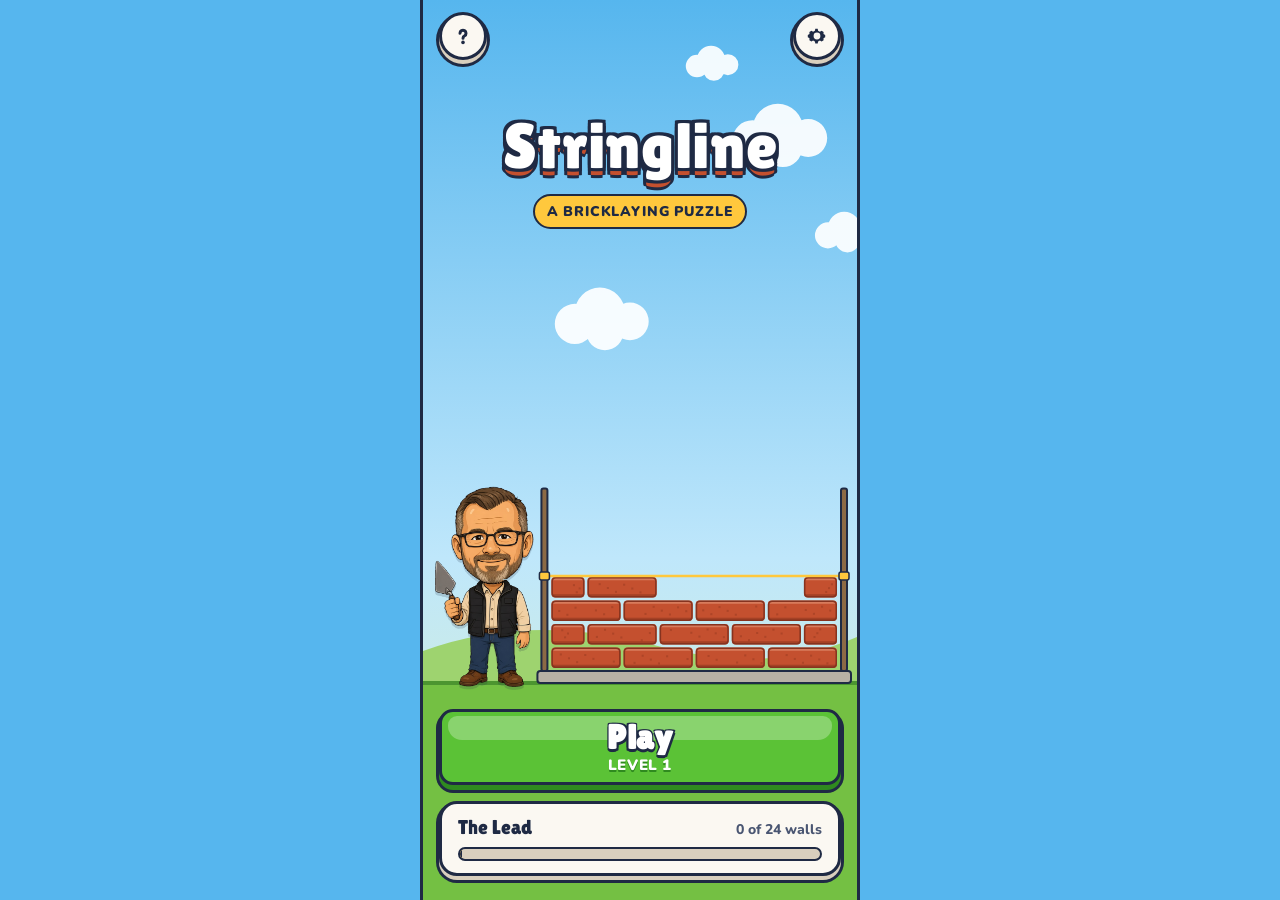
==== index.html @ 38432bdc "Stringline: bricklaying puzzle PWA 24 solver-verified levels, drag and drop rack with Hold, solver-b" ====
<!DOCTYPE html>
<html lang="en">
<head>
  <meta charset="utf-8">
  <meta name="viewport" content="width=device-width, initial-scale=1, viewport-fit=cover, maximum-scale=1, user-scalable=no">
  <meta name="apple-mobile-web-app-capable" content="yes">
  <meta name="mobile-web-app-capable" content="yes">
  <meta name="apple-mobile-web-app-status-bar-style" content="default">
  <meta name="apple-mobile-web-app-title" content="Stringline">
  <meta name="theme-color" content="#56B6EE">
  <meta name="description" content="A bricklaying puzzle. Lay every course in running bond and build the wall.">
  <title>Stringline</title>
  <link rel="manifest" href="./manifest.json">
  <link rel="icon" href="./assets/img/icon.jpg">
  <link rel="apple-touch-icon" href="./assets/img/icon.jpg">
  <link rel="preload" href="./assets/fonts/LilitaOne.ttf" as="font" type="font/ttf" crossorigin>
  <link rel="preload" href="./assets/fonts/Nunito.ttf" as="font" type="font/ttf" crossorigin>
  <link rel="stylesheet" href="./css/app.css?v=21">
</head>
<body>
  <svg width="0" height="0" style="position:absolute" aria-hidden="true">
    <defs>
      <symbol id="i-back" viewBox="0 0 24 24"><path d="M15 4 7 12l8 8" fill="none" stroke="currentColor" stroke-width="3.4" stroke-linecap="round" stroke-linejoin="round"/></symbol>
      <symbol id="i-gear" viewBox="0 0 24 24"><path d="M12 8.6a3.4 3.4 0 1 0 0 6.8 3.4 3.4 0 0 0 0-6.8Zm8.2 4.7-1.7 1 .1 2-2 1.2-1.7-1-1.8 1-.4 2h-2.4l-.4-2-1.8-1-1.7 1-2-1.2.1-2-1.7-1v-2.4l1.7-1-.1-2 2-1.2 1.7 1 1.8-1 .4-2h2.4l.4 2 1.8 1 1.7-1 2 1.2-.1 2 1.7 1Z" fill="currentColor"/></symbol>
      <symbol id="i-help" viewBox="0 0 24 24"><path d="M9 9.2a3 3 0 1 1 4.6 2.6c-1 .6-1.6 1.2-1.6 2.4" fill="none" stroke="currentColor" stroke-width="3" stroke-linecap="round"/><circle cx="12" cy="18.4" r="1.8" fill="currentColor"/></symbol>
      <symbol id="i-undo" viewBox="0 0 24 24"><path d="M8 5 4 9l4 4" fill="none" stroke="currentColor" stroke-width="3" stroke-linecap="round" stroke-linejoin="round"/><path d="M5 9h9a5 5 0 0 1 0 10h-4" fill="none" stroke="currentColor" stroke-width="3" stroke-linecap="round"/></symbol>
      <symbol id="i-restart" viewBox="0 0 24 24"><path d="M19 12a7 7 0 1 1-2.2-5.1" fill="none" stroke="currentColor" stroke-width="3" stroke-linecap="round"/><path d="M18 3v5h-5" fill="none" stroke="currentColor" stroke-width="3" stroke-linecap="round" stroke-linejoin="round"/></symbol>
      <symbol id="i-map" viewBox="0 0 24 24"><path d="M4 6.5 9 4l6 2.5L20 4v13.5L15 20l-6-2.5L4 20Z" fill="none" stroke="currentColor" stroke-width="2.6" stroke-linejoin="round"/><path d="M9 4v13.5M15 6.5V20" stroke="currentColor" stroke-width="2.6"/></symbol>
      <symbol id="i-play" viewBox="0 0 24 24"><path d="M8 5.5v13a1 1 0 0 0 1.5.9l10-6.5a1 1 0 0 0 0-1.7l-10-6.5A1 1 0 0 0 8 5.5Z" fill="currentColor"/></symbol>
      <symbol id="i-star" viewBox="0 0 24 24"><path d="m12 2.6 2.8 6 6.5.7-4.9 4.4 1.4 6.4L12 16.8l-5.8 3.3 1.4-6.4-4.9-4.4 6.5-.7Z"/></symbol>
      <symbol id="i-lock" viewBox="0 0 24 24"><rect x="5" y="10.5" width="14" height="10" rx="2.5" fill="currentColor"/><path d="M8 10.5V8a4 4 0 0 1 8 0v2.5" fill="none" stroke="currentColor" stroke-width="2.8"/></symbol>
      <symbol id="i-bulb" viewBox="0 0 24 24"><path d="M12 3a6 6 0 0 0-3.6 10.8c.7.5 1.1 1.3 1.1 2.2h5c0-.9.4-1.7 1.1-2.2A6 6 0 0 0 12 3Z" fill="currentColor"/><rect x="9.5" y="17.5" width="5" height="3.2" rx="1.2" fill="currentColor"/></symbol>
      <symbol id="i-next" viewBox="0 0 24 24"><path d="m9 4 8 8-8 8" fill="none" stroke="currentColor" stroke-width="3.4" stroke-linecap="round" stroke-linejoin="round"/></symbol>
    </defs>
  </svg>

  <div id="phone">

    <!-- HOME -->
    <section id="view-home" class="view on" data-view="home">
      <canvas id="scene" aria-hidden="true"></canvas>
      <button type="button" class="home-donnie" id="home-donnie" aria-label="Donnie, the mason">
        <div class="bobble" id="home-bob"><img class="bob-body" src="./assets/img/donnie-body.png" alt="" draggable="false"><img class="bob-head" src="./assets/img/donnie-head.png" alt="" draggable="false"></div>
      </button>
      <header class="home-top">
        <button type="button" class="round-btn" id="btn-how" aria-label="How to play"><svg><use href="#i-help"/></svg></button>
        <button type="button" class="round-btn" id="btn-settings" aria-label="Settings"><svg><use href="#i-gear"/></svg></button>
      </header>
      <div class="logo">
        <h1 class="logo-word">Stringline</h1>
        <p class="logo-sub">A bricklaying puzzle</p>
      </div>
      <div class="home-bottom">
        <button type="button" class="btn btn-go btn-xl" id="btn-play">
          <span class="btn-main">Play</span>
          <span class="btn-sub" id="play-level">Level 1</span>
        </button>
        <div class="progress" id="home-progress">
          <div class="progress-label">
            <span id="home-chapter">The Lead</span>
            <span id="home-count">0 of 24 walls</span>
          </div>
          <div class="progress-track"><i id="home-bar"></i></div>
        </div>
      </div>
    </section>

    <!-- MAP -->
    <section id="view-map" class="view" data-view="map">
      <header class="bar">
        <button type="button" class="round-btn" data-back="home" aria-label="Back"><svg><use href="#i-back"/></svg></button>
        <h2 class="bar-title">Job Map</h2>
        <div class="star-pill"><svg><use href="#i-star"/></svg><span id="map-stars">0</span></div>
      </header>
      <div class="map-scroll" id="map-scroll">
        <div class="map-canvas" id="map-canvas"></div>
      </div>
    </section>

    <!-- PLAY -->
    <section id="view-play" class="view" data-view="play">
      <header class="bar play-bar">
        <div class="bar-side">
          <button type="button" class="round-btn" id="btn-map-back" aria-label="Back to map"><svg><use href="#i-back"/></svg></button>
        </div>
        <div class="play-title">
          <h2 class="bar-title" id="play-name">First Course</h2>
          <div class="play-meta">
            <span id="play-level-label">Level 1</span>
            <span class="meter" id="star-meter" aria-label="Stars you will earn"></span>
          </div>
        </div>
        <div class="bar-side right">
          <button type="button" class="round-btn small" id="btn-undo" aria-label="Undo"><svg><use href="#i-undo"/></svg></button>
          <button type="button" class="round-btn small" id="btn-retry" aria-label="Restart wall"><svg><use href="#i-restart"/></svg></button>
        </div>
      </header>

      <div class="coach">
        <div class="coach-donnie" role="img" aria-label="Donnie, the mason">
          <div class="bobble" id="coach-bob"><img class="bob-body" src="./assets/img/donnie-body.png" alt="" draggable="false"><img class="bob-head" src="./assets/img/donnie-head.png" alt="" draggable="false"></div>
        </div>
        <div class="bubble">
          <p id="tip">Keep the line.</p>
        </div>
        <button type="button" class="btn btn-gold hint-btn" id="btn-hint">
          <svg><use href="#i-bulb"/></svg><span>Hint</span>
        </button>
      </div>

      <div class="stage" id="stage">
        <div class="stage-pill"><i></i><span id="bricks-left">0 bricks left</span></div>
        <canvas id="wall"></canvas>
      </div>

      <div class="rack" id="rack">
        <div class="slot hold" id="slot-hold" data-from="hold">
          <span class="slot-label">Hold</span>
          <div class="slot-body" id="hold-body"></div>
        </div>
        <div class="slot next" id="slot-next" data-from="queue">
          <span class="slot-label">Next</span>
          <div class="slot-body" id="next-body"></div>
        </div>
        <div class="slot later">
          <span class="slot-label" id="later-label">Then</span>
          <div class="slot-body later-body" id="later-body"></div>
        </div>
      </div>

      <div class="sheet" id="sheet" hidden>
        <div class="panel">
          <p class="ribbon" id="sheet-ribbon">Wall done</p>
          <div class="big-stars" id="sheet-stars"></div>
          <h3 class="panel-title" id="sheet-title">On the line</h3>
          <p class="panel-text" id="sheet-text">No undos. No hints.</p>
          <button type="button" class="btn btn-go btn-lg" id="sheet-primary">Next level</button>
          <div class="panel-row">
            <button type="button" class="btn btn-steel btn-md" id="sheet-retry"><svg><use href="#i-restart"/></svg><span>Replay</span></button>
            <button type="button" class="btn btn-steel btn-md" id="sheet-map"><svg><use href="#i-map"/></svg><span>Map</span></button>
          </div>
        </div>
      </div>
    </section>

    <!-- HOW TO PLAY -->
    <section id="view-how" class="view" data-view="how">
      <header class="bar">
        <button type="button" class="round-btn" data-back="home" aria-label="Back"><svg><use href="#i-back"/></svg></button>
        <h2 class="bar-title">How to Play</h2>
        <span class="bar-gap"></span>
      </header>
      <div class="page">
        <section class="lesson">
          <svg class="lesson-art" viewBox="0 0 120 56" aria-hidden="true">
            <rect x="4" y="40" width="112" height="12" rx="2" class="art-ground"/>
            <rect x="8" y="26" width="34" height="12" rx="2" class="art-brick"/>
            <rect x="44" y="26" width="34" height="12" rx="2" class="art-brick"/>
            <rect x="80" y="26" width="32" height="12" rx="2" class="art-seat"/>
            <rect x="74" y="4" width="34" height="12" rx="2" class="art-brick"/>
            <path d="M92 18v4" class="art-arrow"/>
          </svg>
          <div>
            <h3>Drag bricks onto the wall</h3>
            <p>Pull the Next brick from the rack. It snaps into the nearest seat that works. You can also tap a seat.</p>
          </div>
        </section>
        <section class="lesson">
          <svg class="lesson-art" viewBox="0 0 120 56" aria-hidden="true">
            <rect x="8" y="30" width="34" height="12" rx="2" class="art-brick"/>
            <rect x="44" y="30" width="34" height="12" rx="2" class="art-brick"/>
            <rect x="80" y="30" width="32" height="12" rx="2" class="art-brick"/>
            <rect x="8" y="16" width="16" height="12" rx="2" class="art-brick"/>
            <rect x="26" y="16" width="34" height="12" rx="2" class="art-brick"/>
            <rect x="62" y="16" width="34" height="12" rx="2" class="art-brick"/>
            <rect x="98" y="16" width="14" height="12" rx="2" class="art-brick"/>
            <path d="M43 14v30M79 14v30" class="art-ok"/>
          </svg>
          <div>
            <h3>Keep joints apart</h3>
            <p>A joint is the gap between two bricks. It must never sit right on a joint in the course below. Half bricks at the ends make this work.</p>
          </div>
        </section>
        <section class="lesson">
          <svg class="lesson-art" viewBox="0 0 120 56" aria-hidden="true">
            <rect x="8" y="38" width="104" height="12" rx="2" class="art-brick"/>
            <rect x="8" y="24" width="30" height="12" rx="2" class="art-brick"/>
            <rect x="40" y="24" width="40" height="12" rx="2" class="art-hole"/>
            <rect x="82" y="24" width="30" height="12" rx="2" class="art-brick"/>
            <rect x="24" y="10" width="72" height="12" rx="2" class="art-gold"/>
          </svg>
          <div>
            <h3>Leave the openings</h3>
            <p>Dark gaps are windows and doors. Build both sides first, then cross the top with a brick long enough to rest on each side.</p>
          </div>
        </section>
        <section class="lesson">
          <svg class="lesson-art" viewBox="0 0 120 56" aria-hidden="true">
            <rect x="8" y="12" width="40" height="32" rx="6" class="art-slot"/>
            <rect x="15" y="25" width="26" height="10" rx="2" class="art-brick"/>
            <rect x="56" y="12" width="56" height="32" rx="6" class="art-slot gold"/>
            <rect x="66" y="25" width="36" height="10" rx="2" class="art-brick"/>
          </svg>
          <div>
            <h3>Park one brick in Hold</h3>
            <p>If a brick shows up too early, drag it to Hold and use it later. Hold keeps one brick.</p>
          </div>
        </section>
        <section class="lesson stars-lesson">
          <div class="lesson-stars"><svg><use href="#i-star"/></svg><svg><use href="#i-star"/></svg><svg><use href="#i-star"/></svg></div>
          <div>
            <h3>Earn three stars</h3>
            <p>Finish with no undos and no hints. One or two slips earns two stars. Any finished wall earns one.</p>
          </div>
        </section>
      </div>
    </section>

    <!-- SETTINGS -->
    <section id="view-settings" class="view" data-view="settings">
      <header class="bar">
        <button type="button" class="round-btn" data-back="home" aria-label="Back"><svg><use href="#i-back"/></svg></button>
        <h2 class="bar-title">Settings</h2>
        <span class="bar-gap"></span>
      </header>
      <div class="page fit">
        <div class="list">
          <label class="row">
            <span>Sound</span>
            <span class="toggle"><input type="checkbox" id="set-sfx" checked><span class="track" aria-hidden="true"><span class="knob"></span></span></span>
          </label>
          <label class="row">
            <span>Vibration</span>
            <span class="toggle"><input type="checkbox" id="set-haptics" checked><span class="track" aria-hidden="true"><span class="knob"></span></span></span>
          </label>
        </div>
        <p class="fine">Progress is saved on this device. To play full screen on iPhone, tap Share, then Add to Home Screen.</p>
        <button type="button" class="btn btn-plain btn-md" id="btn-reset">Reset progress</button>
      </div>
    </section>

    <div id="drag" aria-hidden="true"></div>
    <div id="toast" aria-live="polite"></div>
  </div>

  <script src="./js/levels.js?v=21"></script>
  <script src="./js/audio.js?v=21"></script>
  <script src="./js/engine.js?v=21"></script>
  <script src="./js/app.js?v=21"></script>
</body>
</html>
---- css/app.css ----
@font-face {
  font-family: "Lilita One";
  src: url("../assets/fonts/LilitaOne.ttf") format("truetype");
  font-weight: 400;
  font-display: block;
}

@font-face {
  font-family: Nunito;
  src: url("../assets/fonts/Nunito.ttf") format("truetype");
  font-weight: 200 1000;
  font-display: swap;
}

:root {
  --ink: #1F2A44;
  --ink-soft: #4A5672;
  --sky-hi: #56B6EE;
  --sky-lo: #BFE7FB;
  --grass: #74C043;
  --grass-dk: #4C9530;
  --brick: #C4502F;
  --brick-dk: #86331F;
  --mortar: #F3EEE4;
  --mortar-dk: #D9CFBE;
  --line: #FFC83D;
  --line-dk: #C98A0B;
  --go: #5BC236;
  --go-dk: #2F8A1F;
  --steel: #3C8EE0;
  --steel-dk: #215E9E;
  --stone: #A9B2BF;
  --stone-dk: #7D8797;
  --paper: #FBF8F2;

  --display: "Lilita One", "Arial Rounded MT Bold", sans-serif;
  --text: Nunito, "Avenir Next", "Segoe UI", sans-serif;

  --s1: 4px;
  --s2: 8px;
  --s3: 12px;
  --s4: 16px;
  --s5: 24px;
  --s6: 32px;
  --s7: 48px;

  --r-btn: 14px;
  --r-panel: 18px;
  --edge: 3px solid var(--ink);
  --ease: cubic-bezier(0.2, 0.8, 0.2, 1);

  --safe-t: env(safe-area-inset-top, 0px);
  --safe-b: env(safe-area-inset-bottom, 0px);
}

* { box-sizing: border-box; }

html, body {
  margin: 0;
  height: 100%;
  background: var(--sky-hi);
  color: var(--ink);
  font-family: var(--text);
  font-weight: 700;
  font-size: 16px;
  -webkit-font-smoothing: antialiased;
  -webkit-tap-highlight-color: transparent;
  -webkit-user-select: none;
  user-select: none;
  overscroll-behavior: none;
}

button {
  font: inherit;
  color: inherit;
  background: none;
  border: 0;
  padding: 0;
  margin: 0;
  cursor: pointer;
  touch-action: manipulation;
}

svg { display: block; }
h1, h2, h3, p { margin: 0; }

#phone {
  position: relative;
  width: 100%;
  max-width: 440px;
  height: 100dvh;
  margin: 0 auto;
  overflow: hidden;
  background: linear-gradient(180deg, var(--sky-hi) 0%, var(--sky-lo) 62%, #DDF2C8 100%);
}

/* ---------- Views ---------- */

.view {
  position: absolute;
  inset: 0;
  display: flex;
  flex-direction: column;
  padding: calc(var(--safe-t) + var(--s3)) var(--s4) calc(var(--safe-b) + var(--s4));
  opacity: 0;
  visibility: hidden;
  transition: opacity 0.22s var(--ease), visibility 0s linear 0.22s;
}

.view.on {
  opacity: 1;
  visibility: visible;
  transition: opacity 0.22s var(--ease), visibility 0s;
  z-index: 2;
}

/* ---------- Game text ---------- */

.outlined {
  color: #fff;
  text-shadow:
    -1.5px -1.5px 0 var(--ink), 1.5px -1.5px 0 var(--ink),
    -1.5px 1.5px 0 var(--ink), 1.5px 1.5px 0 var(--ink),
    0 3px 0 var(--ink);
}

/* ---------- Buttons ---------- */

.btn {
  position: relative;
  display: inline-flex;
  align-items: center;
  justify-content: center;
  gap: var(--s2);
  border: var(--edge);
  border-radius: var(--r-btn);
  font-family: var(--display);
  letter-spacing: 0.02em;
  color: #fff;
  text-shadow:
    -1.5px -1.5px 0 var(--ink), 1.5px -1.5px 0 var(--ink),
    -1.5px 1.5px 0 var(--ink), 1.5px 1.5px 0 var(--ink),
    0 2.5px 0 var(--ink);
  transition: transform 0.08s ease-out, box-shadow 0.08s ease-out, filter 0.15s;
}

.btn::before {
  content: "";
  position: absolute;
  left: 6px;
  right: 6px;
  top: 4px;
  height: 34%;
  border-radius: 9px 9px 14px 14px;
  background: rgba(255, 255, 255, 0.28);
  pointer-events: none;
}

.btn:active { transform: translateY(4px); }
.btn svg { width: 22px; height: 22px; filter: drop-shadow(0 2px 0 var(--ink)); }
.btn > * { position: relative; }

.btn-go { background: var(--go); box-shadow: 0 5px 0 var(--go-dk), 0 5px 0 3px var(--ink); }
.btn-go:active { box-shadow: 0 1px 0 var(--go-dk), 0 1px 0 3px var(--ink); }
.btn-gold { background: var(--line); box-shadow: 0 4px 0 var(--line-dk), 0 4px 0 3px var(--ink); }
.btn-gold:active { box-shadow: 0 0 0 var(--line-dk), 0 0 0 3px var(--ink); }
.btn-steel { background: var(--steel); box-shadow: 0 4px 0 var(--steel-dk), 0 4px 0 3px var(--ink); }
.btn-steel:active { box-shadow: 0 0 0 var(--steel-dk), 0 0 0 3px var(--ink); }
.btn-plain {
  background: var(--paper);
  color: var(--ink);
  text-shadow: none;
  box-shadow: 0 4px 0 var(--mortar-dk), 0 4px 0 3px var(--ink);
}
.btn-plain::before { display: none; }

.btn-xl { width: 100%; min-height: 76px; flex-direction: column; gap: 0; }
.btn-lg { width: 100%; min-height: 60px; font-size: 24px; }
.btn-md { min-height: 50px; padding: 0 var(--s4); font-size: 19px; }

.btn-main { font-size: 34px; line-height: 1; }
.btn-sub {
  font-family: var(--text);
  font-weight: 900;
  font-size: 15px;
  line-height: 1.2;
  letter-spacing: 0.04em;
  text-transform: uppercase;
  margin-top: 2px;
  text-shadow: 0 1.5px 0 var(--go-dk);
}

.round-btn {
  display: grid;
  place-items: center;
  width: 48px;
  height: 48px;
  flex: none;
  border-radius: 50%;
  border: var(--edge);
  background: var(--paper);
  color: var(--ink);
  box-shadow: 0 4px 0 var(--mortar-dk), 0 4px 0 3px var(--ink);
  transition: transform 0.08s ease-out, box-shadow 0.08s ease-out, opacity 0.15s;
}
.round-btn svg { width: 24px; height: 24px; }
.round-btn:active { transform: translateY(4px); box-shadow: 0 0 0 var(--mortar-dk), 0 0 0 3px var(--ink); }
.round-btn.small { width: 44px; height: 44px; }
.round-btn.small svg { width: 21px; height: 21px; }
.round-btn:disabled { opacity: 0.45; pointer-events: none; }

/* ---------- Bars ---------- */

.bar {
  display: grid;
  grid-template-columns: 48px minmax(0, 1fr) auto;
  align-items: center;
  gap: var(--s3);
  min-height: 56px;
  margin-bottom: var(--s3);
  flex: none;
}

.bar-title {
  font-family: var(--display);
  font-weight: 400;
  font-size: 28px;
  line-height: 1.05;
  text-align: center;
  white-space: nowrap;
  overflow: hidden;
  text-overflow: ellipsis;
  padding-bottom: 3px;
  color: #fff;
  text-shadow:
    -1.5px -1.5px 0 var(--ink), 1.5px -1.5px 0 var(--ink),
    -1.5px 1.5px 0 var(--ink), 1.5px 1.5px 0 var(--ink),
    0 3px 0 var(--ink);
}

.bar-gap { width: 48px; }

.star-pill {
  display: flex;
  align-items: center;
  gap: 6px;
  height: 40px;
  min-width: 48px;
  padding: 0 var(--s3) 0 var(--s2);
  border: var(--edge);
  border-radius: 999px;
  background: var(--paper);
  font-family: var(--display);
  font-size: 20px;
  line-height: 1;
}
.star-pill svg { width: 24px; height: 24px; fill: var(--line); stroke: var(--ink); stroke-width: 1.6; }

/* ---------- Home ---------- */

#view-home { padding-bottom: calc(var(--safe-b) + var(--s5)); }

#scene {
  position: absolute;
  inset: 0;
  width: 100%;
  height: 100%;
  z-index: 0;
}

.home-top {
  position: relative;
  z-index: 1;
  display: flex;
  justify-content: space-between;
}

.logo {
  position: relative;
  z-index: 1;
  margin-top: 6dvh;
  text-align: center;
}

.logo-word {
  font-family: var(--display);
  font-weight: 400;
  font-size: clamp(50px, 15.5vw, 64px);
  line-height: 1;
  letter-spacing: 0.01em;
  color: #fff;
  text-shadow:
    -3px -3px 0 var(--ink), 3px -3px 0 var(--ink),
    -3px 3px 0 var(--ink), 3px 3px 0 var(--ink),
    0 -3px 0 var(--ink), 0 3px 0 var(--ink), -3px 0 0 var(--ink), 3px 0 0 var(--ink),
    0 7px 0 var(--brick), 3px 7px 0 var(--ink), -3px 7px 0 var(--ink), 0 10px 0 var(--ink);
}

.logo-sub {
  display: inline-block;
  margin-top: var(--s4);
  padding: 6px var(--s3);
  border: 2px solid var(--ink);
  border-radius: 999px;
  background: var(--line);
  font-weight: 900;
  font-size: 14px;
  letter-spacing: 0.06em;
  text-transform: uppercase;
}

.home-bottom {
  position: relative;
  z-index: 1;
  margin-top: auto;
  display: grid;
  gap: var(--s4);
}

.progress {
  padding: var(--s3) var(--s4);
  border: var(--edge);
  border-radius: var(--r-panel);
  background: var(--paper);
  box-shadow: 0 4px 0 var(--mortar-dk), 0 4px 0 3px var(--ink);
}

.progress-label {
  display: flex;
  justify-content: space-between;
  align-items: baseline;
  margin-bottom: var(--s2);
}

#home-chapter { font-family: var(--display); font-weight: 400; font-size: 20px; }
#home-count { font-size: 14px; color: var(--ink-soft); font-weight: 800; }

.progress-track {
  height: 14px;
  border: 2px solid var(--ink);
  border-radius: 999px;
  background: var(--mortar-dk);
  overflow: hidden;
}

.progress-track i {
  display: block;
  height: 100%;
  width: 0;
  background: var(--line);
  border-right: 2px solid var(--ink);
  box-shadow: inset 0 3px 0 rgba(255, 255, 255, 0.45);
  transition: width 0.5s var(--ease);
}

/* ---------- Map ---------- */

#view-map { padding-left: 0; padding-right: 0; padding-bottom: 0; }
#view-map .bar { padding: 0 var(--s4); }

.map-scroll {
  position: relative;
  flex: 1;
  min-height: 0;
  overflow-y: auto;
  overflow-x: hidden;
  -webkit-overflow-scrolling: touch;
  border-top: var(--edge);
}

.map-canvas { position: relative; width: 100%; }

.map-band { position: absolute; left: 0; right: 0; }

.map-road { position: absolute; left: 0; top: 0; pointer-events: none; }

.node {
  position: absolute;
  width: 64px;
  height: 64px;
  margin: -32px 0 0 -32px;
  border-radius: 50%;
  border: var(--edge);
  display: grid;
  place-items: center;
  font-family: var(--display);
  font-size: 26px;
  line-height: 1;
  color: #fff;
  text-shadow:
    -1.5px -1.5px 0 var(--ink), 1.5px -1.5px 0 var(--ink),
    -1.5px 1.5px 0 var(--ink), 1.5px 1.5px 0 var(--ink),
    0 2.5px 0 var(--ink);
  z-index: 3;
  transition: transform 0.08s ease-out, box-shadow 0.08s ease-out;
}

.node::before {
  content: "";
  position: absolute;
  inset: 4px 8px auto;
  height: 30%;
  border-radius: 50% 50% 40% 40%;
  background: rgba(255, 255, 255, 0.3);
}

.node span { position: relative; padding-bottom: 2px; }

.node.done { background: var(--brick); box-shadow: 0 5px 0 var(--brick-dk), 0 5px 0 3px var(--ink); }
.node.current {
  width: 76px;
  height: 76px;
  margin: -38px 0 0 -38px;
  font-size: 32px;
  background: var(--line);
  box-shadow: 0 6px 0 var(--line-dk), 0 6px 0 3px var(--ink);
}
.node.locked {
  background: var(--stone);
  color: var(--paper);
  text-shadow: none;
  box-shadow: 0 5px 0 var(--stone-dk), 0 5px 0 3px var(--ink);
}
.node.locked svg { width: 26px; height: 26px; color: var(--paper); position: relative; }
.node:not(.locked):active { transform: translateY(4px); box-shadow: 0 1px 0 var(--brick-dk), 0 1px 0 3px var(--ink); }

.node.current::after {
  content: "";
  position: absolute;
  inset: -12px;
  border-radius: 50%;
  border: 4px solid #fff;
  opacity: 0;
  animation: ring 1.8s ease-out infinite;
}

@keyframes ring {
  0% { transform: scale(0.85); opacity: 0.9; }
  100% { transform: scale(1.25); opacity: 0; }
}

.node-stars {
  position: absolute;
  z-index: 4;
  display: flex;
  gap: 1px;
  transform: translate(-50%, 0);
  padding: 2px 5px;
  border: 2px solid var(--ink);
  border-radius: 999px;
  background: var(--paper);
}
.node-stars svg { width: 16px; height: 16px; fill: var(--mortar-dk); stroke: var(--ink); stroke-width: 1.8; }
.node-stars svg.on { fill: var(--line); }

.sign {
  position: absolute;
  z-index: 5;
  left: 50%;
  transform: translate(-50%, -50%);
  min-width: 220px;
  padding: var(--s2) var(--s5) 10px;
  border: var(--edge);
  border-radius: var(--r-panel);
  background: var(--paper);
  box-shadow: 0 5px 0 var(--mortar-dk), 0 5px 0 3px var(--ink);
  text-align: center;
}

.sign.finish.done { background: var(--line); box-shadow: 0 5px 0 var(--line-dk), 0 5px 0 3px var(--ink); }

.sign-kicker {
  font-size: 13px;
  font-weight: 900;
  letter-spacing: 0.08em;
  text-transform: uppercase;
  color: var(--ink-soft);
}

.sign-name { font-family: var(--display); font-weight: 400; font-size: 26px; line-height: 1.1; }
.sign-blurb { font-size: 14px; color: var(--ink-soft); margin-top: 2px; }

/* ---------- Play ---------- */

#view-play { padding-bottom: calc(var(--safe-b) + var(--s3)); }

.play-bar { grid-template-columns: 1fr auto 1fr; margin-bottom: var(--s2); }
.bar-side { display: flex; gap: var(--s2); }
.bar-side.right { justify-content: flex-end; }

.play-title { min-width: 0; max-width: 190px; text-align: center; }
.play-title .bar-title { font-size: 25px; }

.play-meta {
  display: flex;
  align-items: center;
  justify-content: center;
  gap: var(--s2);
  margin-top: 2px;
  font-size: 13px;
  font-weight: 900;
  letter-spacing: 0.06em;
  text-transform: uppercase;
  color: var(--ink);
}

.meter { display: flex; gap: 1px; }
.meter svg { width: 16px; height: 16px; fill: var(--line); stroke: var(--ink); stroke-width: 1.8; transition: fill 0.2s; }
.meter svg.off { fill: var(--mortar-dk); }

.stage { position: relative; flex: 1; min-height: 0; margin: 0 calc(-1 * var(--s4)); }

.stage-pill {
  position: absolute;
  top: var(--s2);
  left: 50%;
  z-index: 2;
  transform: translateX(-50%);
  display: flex;
  align-items: center;
  gap: 6px;
  padding: 4px var(--s3) 5px;
  border: 2px solid var(--ink);
  border-radius: 999px;
  background: rgba(251, 248, 242, 0.92);
  font-size: 14px;
  font-weight: 900;
  white-space: nowrap;
  pointer-events: none;
}
.stage-pill i { width: 18px; height: 9px; border: 1.5px solid var(--brick-dk); border-radius: 2px; background: var(--brick); }

#wall {
  position: absolute;
  inset: 0;
  width: 100%;
  height: 100%;
  touch-action: none;
}

.coach {
  position: relative;
  display: grid;
  grid-template-columns: 72px minmax(0, 1fr) auto;
  align-items: end;
  gap: var(--s2);
  margin-top: var(--s1);
  flex: none;
}

.coach-donnie {
  position: relative;
  height: 144px;
  display: flex;
  justify-content: center;
  align-items: flex-end;
}

.coach-donnie .bobble { height: 100%; }

/* Bobblehead: body and head are two layers of the same art. The head swings from the chin. */
.bobble {
  position: relative;
  aspect-ratio: 360 / 717;
  filter: drop-shadow(0 3px 0 rgba(31, 42, 68, 0.18));
}
.bobble img {
  position: absolute;
  inset: 0;
  width: 100%;
  height: 100%;
  pointer-events: none;
  -webkit-user-drag: none;
}
.bob-head { transform-origin: 56.7% 48.3%; will-change: transform; }

.home-donnie {
  position: absolute;
  z-index: 1;
  left: var(--s3);
  top: 0;
  display: none;
  cursor: pointer;
}
.home-donnie.on { display: block; }
.home-donnie .bobble { height: 100%; }

.bubble {
  position: relative;
  align-self: stretch;
  display: flex;
  align-items: center;
  min-height: 80px;
  margin-bottom: 4px;
  padding: var(--s3) var(--s3);
  border: var(--edge);
  border-radius: var(--r-panel);
  background: var(--paper);
  box-shadow: 0 4px 0 var(--mortar-dk), 0 4px 0 3px var(--ink);
}

.bubble::before,
.bubble::after {
  content: "";
  position: absolute;
  left: -14px;
  bottom: 22px;
  border-style: solid;
  border-color: transparent;
}
.bubble::before { border-width: 10px 14px 10px 0; border-right-color: var(--ink); }
.bubble::after { left: -9px; bottom: 25px; border-width: 7px 10px 7px 0; border-right-color: var(--paper); }

.bubble p {
  font-size: 15px;
  font-weight: 800;
  line-height: 1.35;
  text-wrap: pretty;
}

.bubble.flash { animation: flash 0.5s var(--ease); }
@keyframes flash { 0% { background: #FFF3C4; } 100% { background: var(--paper); } }

.hint-btn {
  flex-direction: column;
  gap: 0;
  width: 64px;
  height: 72px;
  margin-bottom: 8px;
  font-size: 17px;
}
.hint-btn svg { width: 24px; height: 24px; }

.rack {
  position: relative;
  display: grid;
  grid-template-columns: 86px minmax(0, 1fr) 96px;
  gap: var(--s2);
  margin-top: var(--s3);
  flex: none;
}

.rack::before {
  content: "";
  position: absolute;
  z-index: -1;
  left: calc(-1 * var(--s4));
  right: calc(-1 * var(--s4));
  top: calc(-1 * var(--s3));
  bottom: calc(-1 * (var(--safe-b) + var(--s3)) - 40px);
  background: var(--grass);
}

.slot {
  position: relative;
  height: 92px;
  border: var(--edge);
  border-radius: var(--r-panel);
  background: var(--paper);
  box-shadow: 0 4px 0 var(--mortar-dk), 0 4px 0 3px var(--ink);
  touch-action: none;
}

.slot.hold { background: #E6EEF7; box-shadow: 0 4px 0 #B9C7D8, 0 4px 0 3px var(--ink); }
.slot.next { background: #FFF6D6; box-shadow: 0 4px 0 var(--line-dk), 0 4px 0 3px var(--ink); }
.slot.later { background: rgba(251, 248, 242, 0.75); box-shadow: 0 4px 0 var(--mortar-dk), 0 4px 0 3px var(--ink); }

.slot.selected { outline: 4px solid var(--line); outline-offset: 2px; }
.slot.drop-ok { outline: 4px dashed var(--go); outline-offset: 2px; }
.slot.pulse { animation: slotPulse 0.9s ease-in-out 3; }
.round-btn.pulse { animation: btnPulse 0.9s ease-in-out 3; }
@keyframes btnPulse { 50% { background: var(--line); transform: scale(1.12); } }
@keyframes slotPulse { 50% { outline: 5px solid var(--line); outline-offset: 4px; } }

.slot-label {
  position: absolute;
  top: 6px;
  left: 0;
  right: 0;
  text-align: center;
  font-size: 12px;
  font-weight: 900;
  letter-spacing: 0.08em;
  text-transform: uppercase;
  color: var(--ink-soft);
}

.slot-body {
  position: absolute;
  inset: 24px 6px 8px;
  display: grid;
  place-items: center;
}

.later-body {
  display: flex;
  flex-direction: column;
  justify-content: center;
  align-items: center;
  gap: 5px;
}

.slot-empty { font-size: 13px; color: var(--stone-dk); font-weight: 800; }

.brick {
  display: block;
  border: 2px solid var(--brick-dk);
  border-radius: 4px;
  background: var(--brick);
  box-shadow: inset 0 3px 0 rgba(255, 210, 180, 0.4), inset 0 -3px 0 rgba(90, 25, 10, 0.3);
}

.slot .brick { cursor: grab; }
.slot .brick.lifted { opacity: 0.25; }

#drag {
  position: absolute;
  left: 0;
  top: 0;
  z-index: 50;
  pointer-events: none;
  display: none;
  border: 2px solid var(--brick-dk);
  border-radius: 4px;
  background: var(--brick);
  box-shadow: inset 0 3px 0 rgba(255, 210, 180, 0.4), inset 0 -3px 0 rgba(90, 25, 10, 0.3), 0 10px 14px rgba(31, 42, 68, 0.35);
  transition: opacity 0.1s;
}
#drag.on { display: block; }
#drag.snapped { opacity: 0; }
#drag.back { transition: transform 0.18s var(--ease), opacity 0.18s; }

/* ---------- Sheet (win / stuck) ---------- */

.sheet {
  position: absolute;
  inset: 0;
  z-index: 20;
  display: grid;
  place-items: center;
  padding: var(--s4);
  background: rgba(31, 42, 68, 0.55);
  animation: fade 0.2s var(--ease);
}
.sheet[hidden] { display: none; }

@keyframes fade { from { opacity: 0; } }

.panel {
  position: relative;
  width: 100%;
  max-width: 340px;
  padding: var(--s7) var(--s5) var(--s5);
  border: var(--edge);
  border-radius: 22px;
  background: var(--paper);
  box-shadow: 0 6px 0 var(--mortar-dk), 0 6px 0 3px var(--ink);
  text-align: center;
  animation: rise 0.28s var(--ease);
}

@keyframes rise { from { transform: translateY(24px); opacity: 0; } }

.ribbon {
  position: absolute;
  left: 50%;
  top: 0;
  transform: translate(-50%, -50%);
  min-width: 240px;
  padding: 10px var(--s5) 12px;
  border: var(--edge);
  border-radius: var(--r-btn);
  background: var(--brick);
  box-shadow: 0 5px 0 var(--brick-dk), 0 5px 0 3px var(--ink);
  font-family: var(--display);
  font-size: 30px;
  line-height: 1;
  color: #fff;
  white-space: nowrap;
  text-shadow:
    -1.5px -1.5px 0 var(--ink), 1.5px -1.5px 0 var(--ink),
    -1.5px 1.5px 0 var(--ink), 1.5px 1.5px 0 var(--ink),
    0 3px 0 var(--ink);
}
.ribbon.stuck { background: var(--steel); box-shadow: 0 5px 0 var(--steel-dk), 0 5px 0 3px var(--ink); }

.big-stars {
  display: flex;
  justify-content: center;
  align-items: flex-end;
  gap: var(--s2);
  margin-bottom: var(--s4);
}
.big-stars svg { width: 64px; height: 64px; fill: var(--mortar-dk); stroke: var(--ink); stroke-width: 1.4; stroke-linejoin: round; }
.big-stars svg:nth-child(2) { width: 80px; height: 80px; }
.big-stars svg.on { fill: var(--line); animation: pop 0.35s var(--ease) both; }
.big-stars svg.on:nth-child(2) { animation-delay: 0.15s; }
.big-stars svg.on:nth-child(3) { animation-delay: 0.3s; }
.big-stars:empty { display: none; }

@keyframes pop { from { transform: scale(0.3); opacity: 0; } 70% { transform: scale(1.12); } }

.panel-title { font-family: var(--display); font-weight: 400; font-size: 32px; line-height: 1.1; }
.panel-text { margin: var(--s2) 0 var(--s5); font-size: 16px; color: var(--ink-soft); line-height: 1.4; }

.panel-row { display: grid; grid-template-columns: 1fr 1fr; gap: var(--s3); margin-top: var(--s4); }

/* ---------- Pages (how, settings) ---------- */

.page {
  flex: 1;
  min-height: 0;
  overflow-y: auto;
  padding: var(--s4);
  border: var(--edge);
  border-radius: var(--r-panel);
  background: var(--paper);
  box-shadow: 0 5px 0 var(--mortar-dk), 0 5px 0 3px var(--ink);
  margin-bottom: 5px;
}

.lesson {
  display: grid;
  grid-template-columns: 96px minmax(0, 1fr);
  gap: var(--s4);
  align-items: center;
  padding: var(--s4) 0;
}
.lesson + .lesson { border-top: 2px dashed var(--mortar-dk); }
.lesson:first-child { padding-top: var(--s1); }
.lesson:last-child { padding-bottom: var(--s1); }
.lesson h3 { text-wrap: balance; font-family: var(--display); font-weight: 400; font-size: 21px; line-height: 1.15; margin-bottom: var(--s1); }
.lesson p { font-size: 15px; line-height: 1.45; color: var(--ink-soft); text-wrap: pretty; }

.lesson-art { width: 96px; height: auto; }
.art-brick { fill: var(--brick); stroke: var(--brick-dk); stroke-width: 2; }
.art-seat { fill: none; stroke: var(--line-dk); stroke-width: 2; stroke-dasharray: 4 3; }
.art-ground { fill: var(--grass); stroke: var(--grass-dk); stroke-width: 2; }
.art-hole { fill: #2B3A5C; stroke: var(--ink); stroke-width: 2; }
.art-gold { fill: var(--line); stroke: var(--line-dk); stroke-width: 2; }
.art-ok { stroke: var(--go); stroke-width: 3; stroke-dasharray: 3 3; fill: none; }
.art-arrow { stroke: var(--ink); stroke-width: 3; stroke-linecap: round; }
.art-slot { fill: #E6EEF7; stroke: var(--ink); stroke-width: 2.5; }
.art-slot.gold { fill: #FFF6D6; }

.lesson-stars { display: flex; justify-content: center; gap: 2px; }
.lesson-stars svg { width: 34px; height: 34px; fill: var(--line); stroke: var(--ink); stroke-width: 1.6; }

.list { display: grid; }
.row {
  display: flex;
  align-items: center;
  justify-content: space-between;
  min-height: 60px;
  font-size: 18px;
  font-weight: 800;
}
.row + .row { border-top: 2px dashed var(--mortar-dk); }

.toggle { position: relative; flex: none; }
.toggle input {
  position: absolute;
  inset: 0;
  width: 100%;
  height: 100%;
  margin: 0;
  opacity: 0;
  cursor: pointer;
}
.track {
  display: flex;
  align-items: center;
  width: 64px;
  height: 36px;
  padding: 3px;
  border: var(--edge);
  border-radius: 999px;
  background: var(--stone);
  box-shadow: inset 0 3px 0 rgba(31, 42, 68, 0.18);
  transition: background 0.18s;
}
.knob {
  width: 24px;
  height: 24px;
  border: 2px solid var(--ink);
  border-radius: 50%;
  background: #fff;
  box-shadow: inset 0 -3px 0 var(--mortar-dk);
  transition: transform 0.18s var(--ease);
}
.toggle input:checked + .track { background: var(--go); }
.toggle input:checked + .track .knob { transform: translateX(28px); }
.toggle input:focus-visible + .track { outline: 3px solid var(--steel); outline-offset: 2px; }

.page.fit { flex: none; }
.fine { margin: var(--s4) 0 var(--s5); font-size: 15px; line-height: 1.5; color: var(--ink-soft); }
#btn-reset { width: 100%; }

/* ---------- Toast ---------- */

#toast {
  position: absolute;
  left: 50%;
  top: calc(var(--safe-t) + 76px);
  z-index: 60;
  transform: translate(-50%, -12px);
  padding: var(--s2) var(--s4);
  border: var(--edge);
  border-radius: 999px;
  background: var(--line);
  font-family: var(--display);
  font-size: 20px;
  white-space: nowrap;
  opacity: 0;
  pointer-events: none;
  transition: opacity 0.2s, transform 0.2s var(--ease);
}
#toast.on { opacity: 1; transform: translate(-50%, 0); }

@media (max-height: 700px) {
  .coach-donnie { height: 116px; }
  .coach { grid-template-columns: 60px minmax(0, 1fr) auto; }
  .bubble { min-height: 68px; padding: var(--s2) var(--s3); }
  .bubble p { font-size: 14px; }
  .hint-btn { height: 62px; width: 58px; }
  .slot { height: 80px; }
  .logo { margin-top: 3dvh; }
}

@media (min-width: 720px) {
  #phone { border-left: var(--edge); border-right: var(--edge); }
}

@media (prefers-reduced-motion: reduce) {
  *, *::before, *::after { animation-duration: 0.01ms !important; transition-duration: 0.01ms !important; }
}
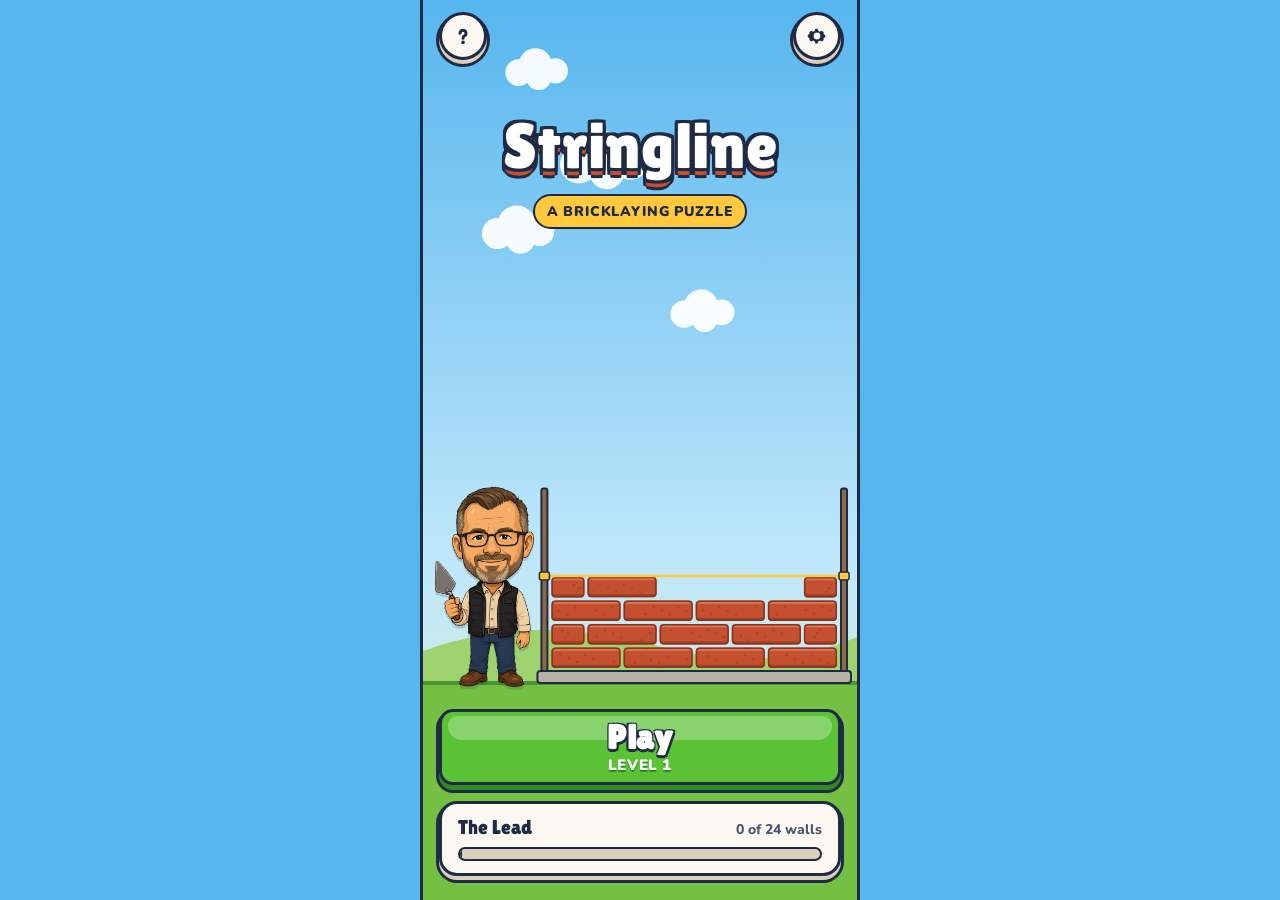
==== commit 45dbea81: "New app icon and favicon App icon: Donnie peeking over a running-bond brick wall with the yellow str" ====
--- a/index.html
+++ b/index.html
@@ -11,8 +11,9 @@
   <meta name="description" content="A bricklaying puzzle. Lay every course in running bond and build the wall.">
   <title>Stringline</title>
   <link rel="manifest" href="./manifest.json">
-  <link rel="icon" href="./assets/img/icon.jpg">
-  <link rel="apple-touch-icon" href="./assets/img/icon.jpg">
+  <link rel="icon" href="./assets/img/favicon.svg" type="image/svg+xml">
+  <link rel="icon" href="./assets/img/favicon-32.png" sizes="32x32" type="image/png">
+  <link rel="apple-touch-icon" href="./assets/img/apple-touch-icon.png">
   <link rel="preload" href="./assets/fonts/LilitaOne.ttf" as="font" type="font/ttf" crossorigin>
   <link rel="preload" href="./assets/fonts/Nunito.ttf" as="font" type="font/ttf" crossorigin>
   <link rel="stylesheet" href="./css/app.css?v=21">
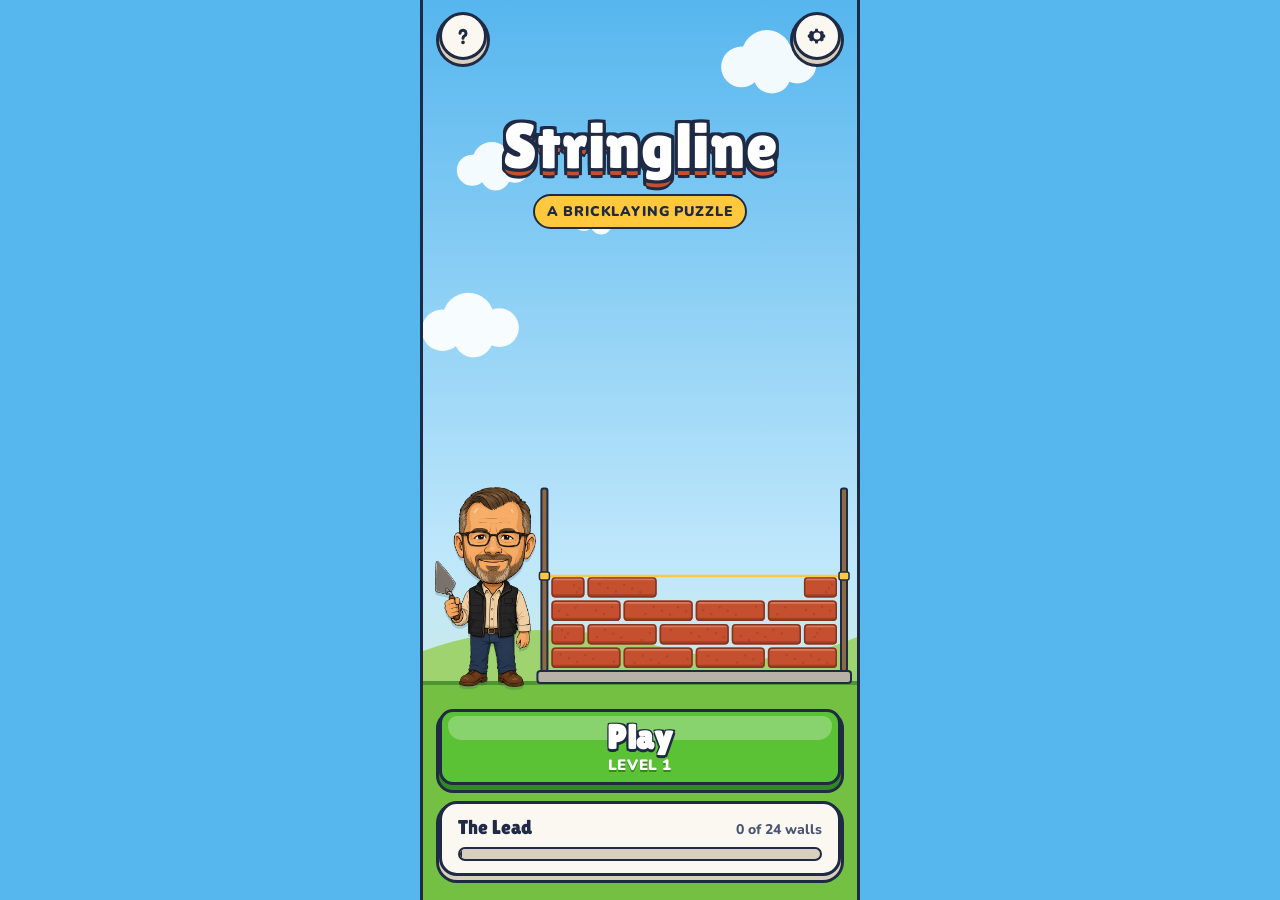
==== commit 2d34fb04: "Professional app icon: running bond wall and stringline Replace the face icon with a mark built from" ====
--- a/index.html
+++ b/index.html
@@ -13,6 +13,7 @@
   <link rel="manifest" href="./manifest.json">
   <link rel="icon" href="./assets/img/favicon.svg" type="image/svg+xml">
   <link rel="icon" href="./assets/img/favicon-32.png" sizes="32x32" type="image/png">
+  <link rel="icon" href="./assets/img/favicon-48.png" sizes="48x48" type="image/png">
   <link rel="apple-touch-icon" href="./assets/img/apple-touch-icon.png">
   <link rel="preload" href="./assets/fonts/LilitaOne.ttf" as="font" type="font/ttf" crossorigin>
   <link rel="preload" href="./assets/fonts/Nunito.ttf" as="font" type="font/ttf" crossorigin>
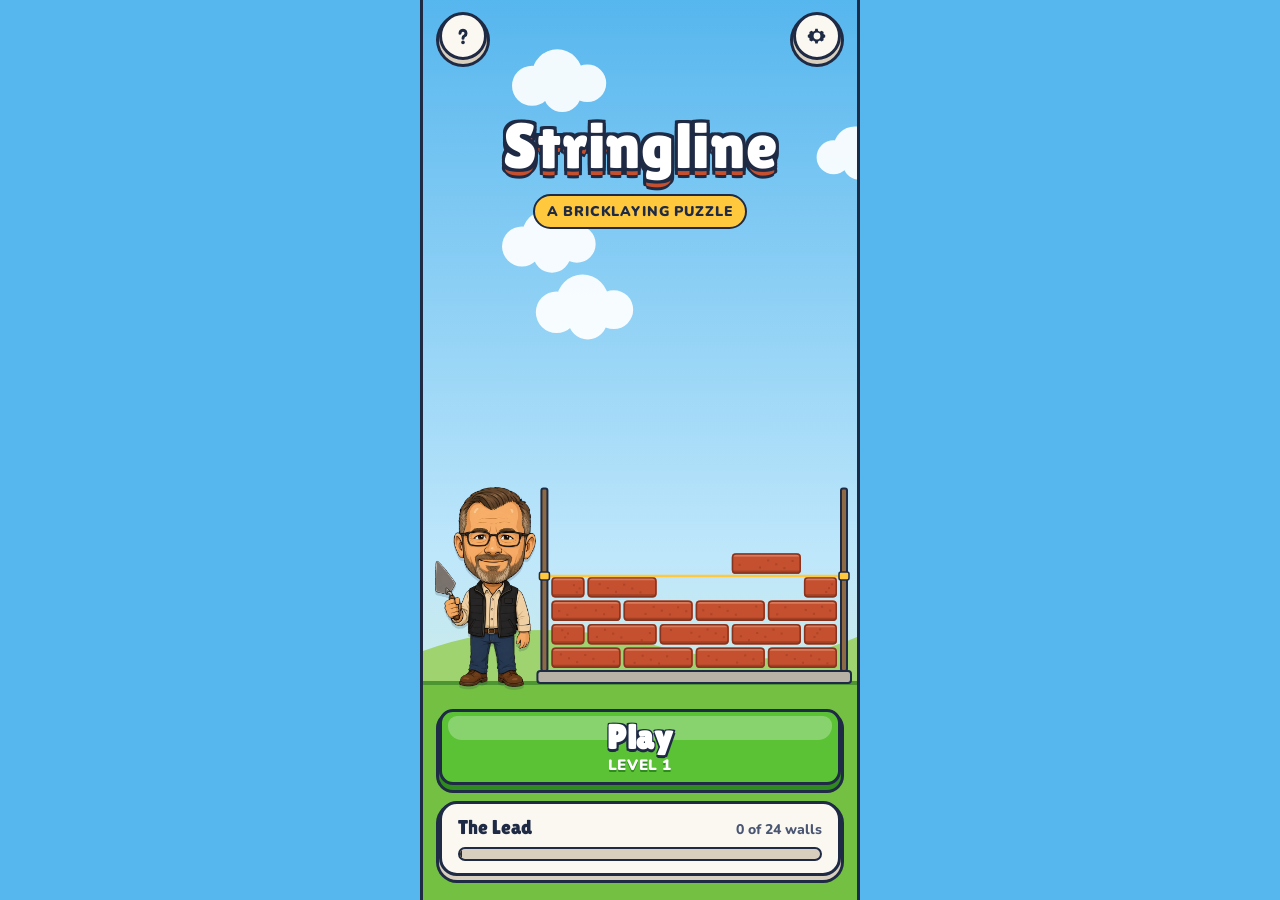
==== commit 6ec75715: "Sound and haptics for every moment, working on iPhone Real sound effects from Kenney's CC0 packs for" ====
--- a/index.html
+++ b/index.html
@@ -17,7 +17,7 @@
   <link rel="apple-touch-icon" href="./assets/img/apple-touch-icon.png">
   <link rel="preload" href="./assets/fonts/LilitaOne.ttf" as="font" type="font/ttf" crossorigin>
   <link rel="preload" href="./assets/fonts/Nunito.ttf" as="font" type="font/ttf" crossorigin>
-  <link rel="stylesheet" href="./css/app.css?v=21">
+  <link rel="stylesheet" href="./css/app.css?v=22">
 </head>
 <body>
   <svg width="0" height="0" style="position:absolute" aria-hidden="true">
@@ -136,7 +136,7 @@
           <div class="big-stars" id="sheet-stars"></div>
           <h3 class="panel-title" id="sheet-title">On the line</h3>
           <p class="panel-text" id="sheet-text">No undos. No hints.</p>
-          <button type="button" class="btn btn-go btn-lg" id="sheet-primary">Next level</button>
+          <button type="button" class="btn btn-go btn-lg" id="sheet-primary"><span id="sheet-primary-text">Next level</span></button>
           <div class="panel-row">
             <button type="button" class="btn btn-steel btn-md" id="sheet-retry"><svg><use href="#i-restart"/></svg><span>Replay</span></button>
             <button type="button" class="btn btn-steel btn-md" id="sheet-map"><svg><use href="#i-map"/></svg><span>Map</span></button>
@@ -229,11 +229,15 @@
         <div class="list">
           <label class="row">
             <span>Sound</span>
-            <span class="toggle"><input type="checkbox" id="set-sfx" checked><span class="track" aria-hidden="true"><span class="knob"></span></span></span>
+            <span class="toggle"><input type="checkbox" switch id="set-sfx" checked><span class="track" aria-hidden="true"><span class="knob"></span></span></span>
           </label>
           <label class="row">
             <span>Vibration</span>
-            <span class="toggle"><input type="checkbox" id="set-haptics" checked><span class="track" aria-hidden="true"><span class="knob"></span></span></span>
+            <span class="toggle"><input type="checkbox" switch id="set-haptics" checked><span class="track" aria-hidden="true"><span class="knob"></span></span></span>
+          </label>
+          <label class="row" id="row-silent" hidden>
+            <span>Sound with silent switch on</span>
+            <span class="toggle"><input type="checkbox" switch id="set-silent" checked><span class="track" aria-hidden="true"><span class="knob"></span></span></span>
           </label>
         </div>
         <p class="fine">Progress is saved on this device. To play full screen on iPhone, tap Share, then Add to Home Screen.</p>
@@ -245,9 +249,10 @@
     <div id="toast" aria-live="polite"></div>
   </div>
 
-  <script src="./js/levels.js?v=21"></script>
-  <script src="./js/audio.js?v=21"></script>
-  <script src="./js/engine.js?v=21"></script>
-  <script src="./js/app.js?v=21"></script>
+  <script src="./js/levels.js?v=22"></script>
+  <script src="./js/audio.js?v=22"></script>
+  <script src="./js/haptics.js?v=22"></script>
+  <script src="./js/engine.js?v=22"></script>
+  <script src="./js/app.js?v=22"></script>
 </body>
 </html>
--- a/css/app.css
+++ b/css/app.css
@@ -508,7 +508,7 @@
 .meter svg { width: 16px; height: 16px; fill: var(--line); stroke: var(--ink); stroke-width: 1.8; transition: fill 0.2s; }
 .meter svg.off { fill: var(--mortar-dk); }
 
-.stage { position: relative; flex: 1; min-height: 0; margin: 0 calc(-1 * var(--s4)); }
+.stage { position: relative; flex: 1; min-height: 0; margin: 0 calc(-1 * var(--s4)); touch-action: none; }
 
 .stage-pill {
   position: absolute;
@@ -934,3 +934,26 @@
 @media (prefers-reduced-motion: reduce) {
   *, *::before, *::after { animation-duration: 0.01ms !important; transition-duration: 0.01ms !important; }
 }
+
+/* ---------- Haptic overlay (iPhone) ---------- */
+/* A clear label over tappable things. Tapping it flips a hidden switch, which makes iOS fire a haptic. */
+.haptic-hit {
+  position: absolute;
+  inset: 0;
+  z-index: 6;
+  border-radius: inherit;
+  cursor: pointer;
+  touch-action: manipulation;
+  -webkit-tap-highlight-color: transparent;
+}
+.slot > .haptic-hit,
+#stage > .haptic-hit { touch-action: none; }
+.row[hidden] { display: none; }
+
+.node.locked.nope { animation: nope 0.35s ease-in-out; }
+@keyframes nope {
+  20% { transform: translateX(-5px); }
+  40% { transform: translateX(5px); }
+  60% { transform: translateX(-3px); }
+  80% { transform: translateX(3px); }
+}
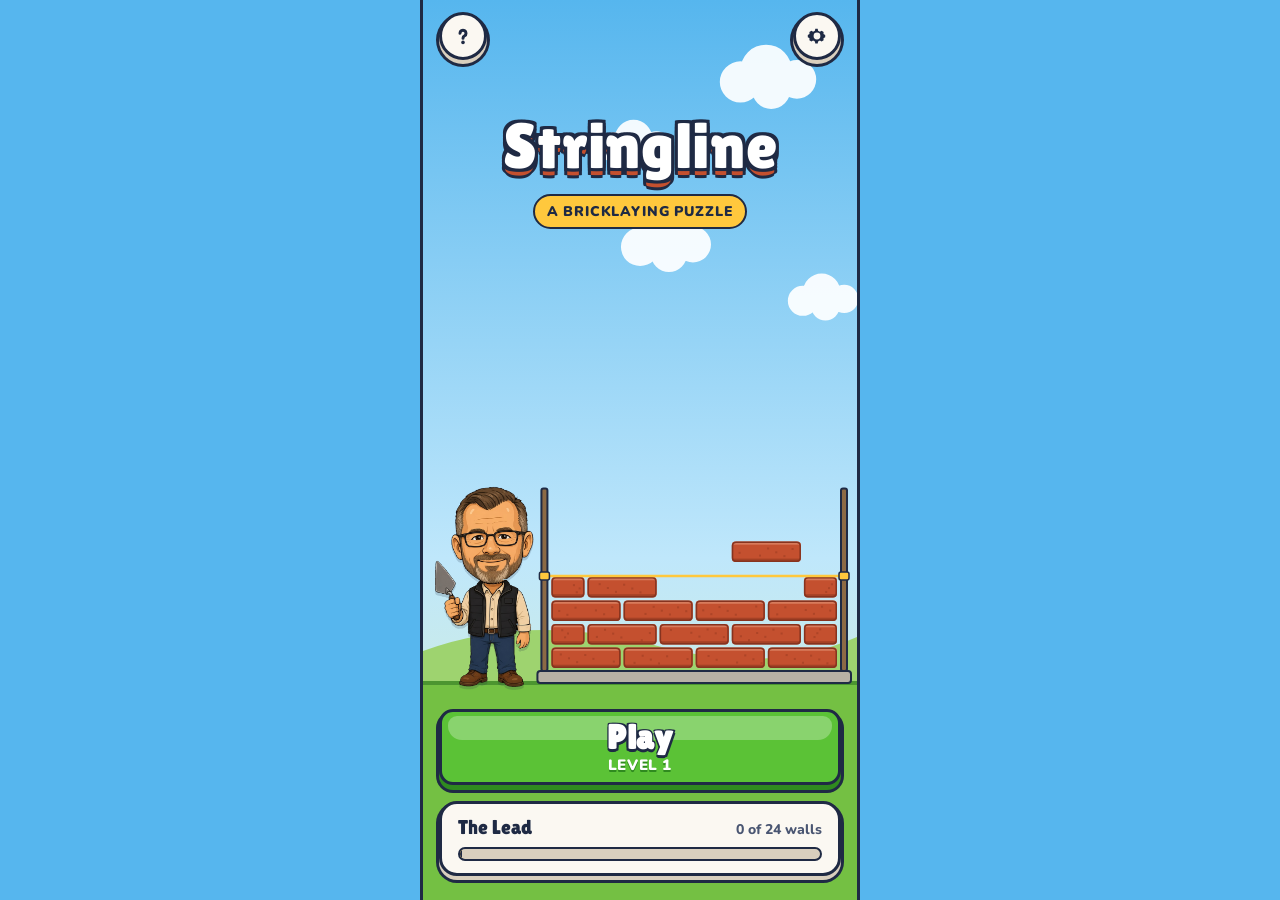
==== commit d47eb21e: "Make the wall easy to see on iPhone Draw finished courses under the work area so the screen shows a " ====
--- a/index.html
+++ b/index.html
@@ -17,7 +17,7 @@
   <link rel="apple-touch-icon" href="./assets/img/apple-touch-icon.png">
   <link rel="preload" href="./assets/fonts/LilitaOne.ttf" as="font" type="font/ttf" crossorigin>
   <link rel="preload" href="./assets/fonts/Nunito.ttf" as="font" type="font/ttf" crossorigin>
-  <link rel="stylesheet" href="./css/app.css?v=22">
+  <link rel="stylesheet" href="./css/app.css?v=23">
 </head>
 <body>
   <svg width="0" height="0" style="position:absolute" aria-hidden="true">
@@ -249,10 +249,10 @@
     <div id="toast" aria-live="polite"></div>
   </div>
 
-  <script src="./js/levels.js?v=22"></script>
-  <script src="./js/audio.js?v=22"></script>
-  <script src="./js/haptics.js?v=22"></script>
-  <script src="./js/engine.js?v=22"></script>
-  <script src="./js/app.js?v=22"></script>
+  <script src="./js/levels.js?v=23"></script>
+  <script src="./js/audio.js?v=23"></script>
+  <script src="./js/haptics.js?v=23"></script>
+  <script src="./js/engine.js?v=23"></script>
+  <script src="./js/app.js?v=23"></script>
 </body>
 </html>
